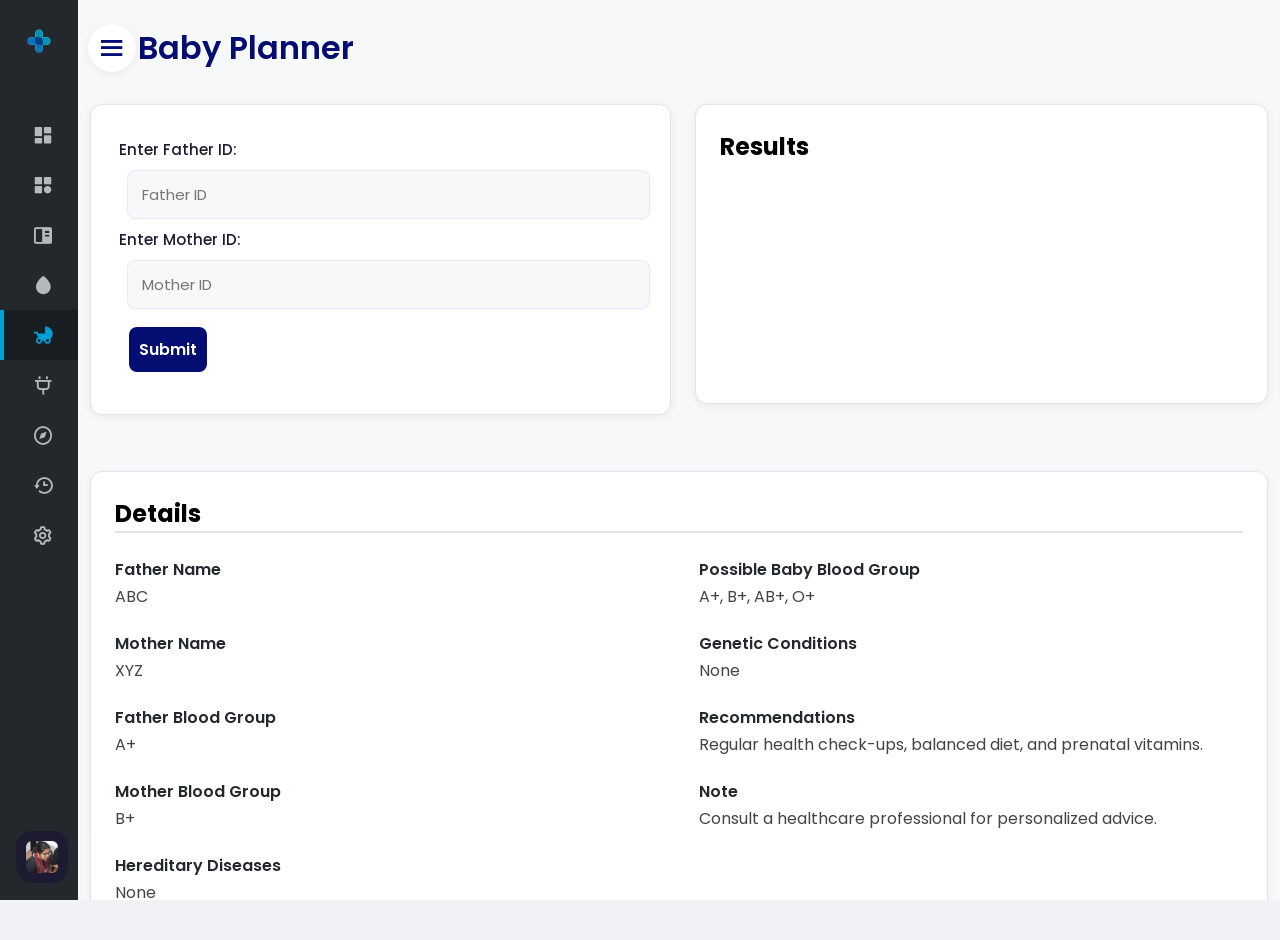
==== FrontEnd/baby.html @ 28d6f496 "front-end" ====
<!DOCTYPE html>
<html lang="en" dir="ltr">

<head>
  <meta charset="UTF-8">
  <title> CloudCare | Dashboard</title>
  <link rel="stylesheet" href="style.css">
  <link href='https://unpkg.com/boxicons@2.0.7/css/boxicons.min.css' rel='stylesheet'>
  <meta name="viewport" content="width=device-width, initial-scale=1.0">
</head>

<body>
  <div class="sidebar close">
    <div class="logo-details">
      <img src="image/logo.png" alt="CloudCare Logo" />
      <span class="logo_name">CloudCare</span>
    </div>
    <ul class="nav-links">
      <li>
        <a href="dashboard.html">
          <i class='bx bxs-dashboard'></i>
          <span class="link_name">Dashboard</span>
        </a>
        <ul class="sub-menu blank">
          <li><a class="link_name" href="#">Category</a></li>
        </ul>
      </li>
      <li>
        <div class="iocn-link">
          <a href="#">
            <i class='bx bxs-category'></i>
            <span class="link_name">Category</span>
          </a>
          <i class='bx bxs-chevron-down arrow'></i>
        </div>
        <ul class="sub-menu">
          <li><a class="link_name" href="#">Category</a></li>
          <li><a href="index.html"><i class='bx bxl-html5'></i>HTML & CSS</a></li>
          <li><a href="javascript.html"><i class='bx bxl-javascript'></i>JavaScript</a></li>
          <li><a href="php.html"><i class='bx bxl-php'></i>PHP & MySQL</a></li>
        </ul>
      </li>
      <li>
        <div class="iocn-link">
          <a href="#">
            <i class='bx bxs-book-content'></i>
            <span class="link_name">Posts</span>
          </a>
          <i class='bx bxs-chevron-down arrow'></i>
        </div>
        <ul class="sub-menu">
          <li><a class="link_name" href="#">Posts</a></li>
          <li><a href="#"><i class='bx bxs-paint'></i>Web Design</a></li>
          <li><a href="#"><i class='bx bx-log-in'></i>Login Form</a></li>
          <li><a href="#"><i class='bx bxs-credit-card'></i>Card Design</a></li>
        </ul>
      </li>
      <li>
        <a href="#">
          <i class='bx bxs-droplet'></i>
          <span class="link_name">Find Donor</span>
        </a>
        <ul class="sub-menu blank">
          <li><a class="link_name" href="donor.html">Find Donor</a></li>
        </ul>
      </li>
      <li class="active">
        <a href="#">
          <i class='bx bxs-baby-carriage'></i>
          <span class="link_name">Baby Planner</span>
        </a>
        <ul class="sub-menu blank">
          <li><a class="link_name" href="baby.html">Baby Planner</a></li>
        </ul>
      </li>
      <li>
        <div class="iocn-link">
          <a href="#">
            <i class='bx bx-plug'></i>
            <span class="link_name">Plugins</span>
          </a>
          <i class='bx bxs-chevron-down arrow'></i>
        </div>
        <ul class="sub-menu">
          <li><a class="link_name" href="#">Plugins</a></li>
          <li><a href="#"><i class='bx bx-user'></i>UI Face</a></li>
          <li><a href="#"><i class='bx bxs-color'></i>Pigments</a></li>
          <li><a href="#"><i class='bx bxl-github'></i>Box Icons</a></li>
        </ul>
      </li>
      <li>
        <a href="#">
          <i class='bx bx-compass'></i>
          <span class="link_name">Epidemic Analyzer</span>
        </a>
        <ul class="sub-menu blank">
          <li><a class="link_name" href="epidemic.html">Epidemic Analyzer</a></li>
        </ul>
      </li>
      <li>
        <a href="#">
          <i class='bx bx-history'></i>
          <span class="link_name">Depression Test</span>
        </a>
        <ul class="sub-menu blank">
          <li><a class="link_name" href="depression.html">Depression Test</a></li>
        </ul>
      </li>
      <li>
        <a href="#">
          <i class='bx bx-cog'></i>
          <span class="link_name">Health Score</span>
        </a>
        <ul class="sub-menu blank">
          <li><a class="link_name" href="healthScore.html">Health Score</a></li>
        </ul>
      </li>
      <li>
        <div class="profile-details">
          <a href="dashboard.html" style="display: flex; align-items: center; text-decoration: none; width: 100%;">
            <div class="profile-content">
              <img src="image/profile.jpg" alt="profileImg">
              <div class="name-job">
                <div class="profile_name">Dr Raima Hridika</div>
                <div class="job">Psychiatrist</div>
              </div>
            </div>
          </a>
        </div>
      </li>
    </ul>
  </div>
  <section class="home-section">
    <div class="home-header">
      <i class='bx bx-menu'></i>
      <h1>Baby Planner</h1>
    </div>
    <div class="main-content-row">
      <div class="form-container">
        <form>
          <label for="id1">Enter Father ID:</label>
          <input type="text" id="id1" name="father_id" placeholder="Father ID">
          <label for="id2">Enter Mother ID:</label>
          <input type="text" id="id2" name="mother_id" placeholder="Mother ID">
          <button type="submit">Submit</button>
        </form>
      </div>
      <div class="result-dialogue">
        <h2>Results</h2>
        <div id="result-content">
          <!-- Results will appear here -->
        </div>
      </div>



      <!-- Details section moved to bottom and styled to take full width apart from sidebar -->
      <div class="details-dialogue">
        <h2>Details</h2>
        <hr style="margin-bottom: 24px; border: none; border-top: 2px solid #e2e4e7;">
        <div id="details-content" class="details-flex">
          <div class="details-col">
            <div>
              <div class="details-label">Father Name</div>
              <div class="details-value">ABC</div>
            </div>
            <div>
              <div class="details-label">Mother Name</div>
              <div class="details-value">XYZ</div>
            </div>
            <div>
              <div class="details-label">Father Blood Group</div>
              <div class="details-value">A+</div>
            </div>
            <div>
              <div class="details-label">Mother Blood Group</div>
              <div class="details-value">B+</div>
            </div>
            <div>
              <div class="details-label">Hereditary Diseases</div>
              <div class="details-value">None</div>
            </div>
          </div>
          <div class="details-col">
            <div>
              <div class="details-label">Possible Baby Blood Group</div>
              <div class="details-value">A+, B+, AB+, O+</div>
            </div>
            <div>
              <div class="details-label">Genetic Conditions</div>
              <div class="details-value">None</div>
            </div>
            <div>
              <div class="details-label">Recommendations</div>
              <div class="details-value">Regular health check-ups, balanced diet, and prenatal vitamins.</div>
            </div>
            <div>
              <div class="details-label">Note</div>
              <div class="details-value">Consult a healthcare professional for personalized advice.</div>
            </div>
          </div>
        </div>
      </div>
    </div>
  </section>

  <script src="script.js"></script>
  <script>
    const sidebarBtn = document.querySelector(".bx-menu");
    const sidebar = document.querySelector(".sidebar");

    if (sidebarBtn) {
      sidebarBtn.addEventListener("click", () => {
        sidebar.classList.toggle("close");
      });
    }
  </script>

</body>

</html>
---- FrontEnd/style.css ----
/* Google Fonts Import Link */
@import url('https://fonts.googleapis.com/css2?family=Poppins:wght@300;400;500;600;700&display=swap');

* {
  margin: 0;
  padding: 0;
  box-sizing: border-box;
  font-family: 'Poppins', sans-serif;
  user-select: none;
}

input,
textarea,
select {
  user-select: text;
}

html,
body {
  height: 100%;
  width: 100%;
  margin: 0;
  padding: 0;
  box-sizing: border-box;
  overflow-x: auto;
  /* Allow horizontal scroll if needed */
}

body {
  min-height: 100vh;
  width: 100vw;
  background: #f0f2f5;
  /* Facebook-like light gray background, no blue */
}

.sidebar {
  position: fixed;
  top: 0;
  left: 0;
  height: 100%;
  width: 260px;
  background: #23282d;
  /* WordPress-like dark gray */
  z-index: 100;
  transition: all 0.5s ease;
}

.sidebar.close {
  width: 78px;
}

.sidebar .logo-details {
  height: 80px;
  width: 100%;
  display: flex;
  flex-direction: column;
  align-items: center;
  justify-content: center;
  padding-top: 16px;
  padding-bottom: 8px;
}

.sidebar .logo-details img {
  height: 48px;
  width: 48px;
  margin-bottom: 6px;
  display: block;
}

.sidebar .logo-details .logo_name {
  font-size: 22px;
  color: #fff;
  font-weight: 600;
  margin-top: 2px;
  letter-spacing: 1px;
}

.sidebar.close .logo-details .logo_name {
  transition-delay: 0s;
  opacity: 0;
  pointer-events: none;
  display: none;
}

.sidebar .nav-links {
  height: 100%;
  padding: 30px 0 150px 0;
  overflow-y: auto;
  overflow-x: hidden;
}

.sidebar.close .nav-links {
  overflow-y: auto;
  overflow-x: hidden;
}

.sidebar .nav-links::-webkit-scrollbar {
  display: none;
}

.sidebar .nav-links li {
  position: relative;
  list-style: none;
  transition: all 0.4s ease;
  /* Remove background on hover for active, keep for others */
  border-left: 4px solid transparent;
  transition: background 0.3s, border-color 0.3s;
}

.sidebar .nav-links li:hover {
  background: #191e23;
}

.sidebar .nav-links li .iocn-link {
  display: flex;
  align-items: center;
  justify-content: space-between;
}

.sidebar.close .nav-links li .iocn-link {
  display: block
}

.sidebar .nav-links li i {
  height: 50px;
  min-width: 78px;
  text-align: center;
  line-height: 50px;
  color: #fff;
  font-size: 20px;
  cursor: pointer;
  transition: all 0.3s ease;
}

.sidebar .nav-links li.showMenu i.arrow {
  transform: rotate(-180deg);
}

.sidebar.close .nav-links i.arrow {
  display: none;
}

.sidebar .nav-links li a {
  display: flex;
  align-items: center;
  text-decoration: none;
}

.sidebar .nav-links li a .link_name {
  font-size: 14px;
  font-weight: 400;
  color: #fff;
  transition: all 0.4s ease;
}

.sidebar.close .nav-links li a .link_name {
  opacity: 0;
  pointer-events: none;
}

.sidebar .nav-links li .sub-menu {
  padding: 6px 6px 14px 80px;
  margin-top: -10px;
  background: #1d1b31;
  display: none;
}

.sidebar .nav-links li.showMenu .sub-menu {
  display: block;
}

.sidebar .nav-links li .sub-menu a {
  color: #fff;
  font-size: 15px;
  padding: 5px 0;
  white-space: nowrap;
  opacity: 0.6;
  transition: all 0.3s ease;
}

.sidebar .nav-links li .sub-menu a:hover {
  opacity: 1;
}

.sidebar.close .nav-links li .sub-menu {
  position: absolute;
  left: 100%;
  top: -10px;
  margin-top: 0;
  padding: 10px 20px;
  border-radius: 0 6px 6px 0;
  opacity: 0;
  display: block;
  pointer-events: none;
  transition: 0s;
}

.sidebar.close .nav-links li:hover .sub-menu {
  top: 0;
  opacity: 1;
  pointer-events: auto;
  transition: all 0.4s ease;
}

.sidebar .nav-links li .sub-menu .link_name {
  display: none;
}

.sidebar.close .nav-links li .sub-menu .link_name {
  font-size: 18px;
  opacity: 1;
  display: block;
}

.sidebar .nav-links li .sub-menu.blank {
  opacity: 1;
  pointer-events: auto;
  padding: 3px 20px 6px 16px;
  opacity: 0;
  pointer-events: none;
}

.sidebar .nav-links li:hover .sub-menu.blank {
  top: 50%;
  transform: translateY(-50%);
}

.sidebar .profile-details {
  position: fixed;
  bottom: 5px;
  width: 250px;
  display: flex;
  align-items: center;
  justify-content: space-between;
  background: #000000c2;
  border-radius: 10px;
  padding: 12px 0;
  transition: all 0.5s ease;
}

.sidebar.close .profile-details {
  background: none;
}

.sidebar.close .profile-details {
  width: 78px;
}

.sidebar .profile-details .profile-content {
  display: flex;
  align-items: center;
}

.sidebar .profile-details img {
  height: 52px;
  width: 52px;
  object-fit: cover;
  border-radius: 16px;
  margin: 0 14px 0 12px;
  background: #1d1b31;
  transition: all 0.5s ease;
}

.sidebar.close .profile-details img {
  padding: 10px;
}

.sidebar .profile-details .profile_name,
.sidebar .profile-details .job {
  color: #fff;
  font-size: 15px;
  font-weight: 500;
  white-space: nowrap;
}

.sidebar.close .profile-details i,
.sidebar.close .profile-details .profile_name,
.sidebar.close .profile-details .job {
  display: none;
}

.sidebar .profile-details .job {
  font-size: 12px;
}

.home-section {
  position: relative;
  height: 100vh;
  left: 260px;
  width: calc(100% - 260px);
  transition: all 0.5s ease;
  padding: 12px;
  width: 100%;
  min-height: 100vh;
  overflow: visible;
  background: #f7f8fa;
  /* Even lighter gray for main section */
}

.sidebar.close~.home-section {
  left: 78px;
  width: calc(100% - 78px);
}

.home-content {
  display: flex;
  align-items: center;
  flex-wrap: wrap;
}

.home-section .home-content .bx-menu,
home-section .home-content .text {
  color: #11101d;
  font-size: 35px;
}

.home-section .home-content .bx-menu {
  cursor: pointer;
  margin-right: 10px;
}

.home-section .home-content .text {
  font-size: 26px;
  font-weight: 600;
}

/* Form Container Styling */
.form-container {
  background: #fff;
  padding: 28px 28px;
  border-radius: 16px;
  box-shadow: 0 4px 24px rgba(4, 13, 114, 0.08);
  margin: 0;
  /* Remove centering and extra space */
  display: flex;
  flex-direction: column;
  gap: 18px;
  min-height: 300px;
  /* Match result-dialogue min-height */
}

/* Form Title */
.form-container h2 {
  color: #040d72;
  font-size: 24px;
  font-weight: 600;
  margin-bottom: 12px;
  text-align: center;
}

/* Input Fields */
.form-container input[type="text"],
.form-container input[type="email"],
.form-container input[type="password"],
.form-container textarea,
.form-container select {
  width: 100%;
  padding: 12px 14px;
  border: 1.5px solid #e4e9f7;
  border-radius: 8px;
  background: #f7f8fa;
  font-size: 15px;
  color: #11101d;
  transition: border 0.2s;
  margin: 8px;
}

.form-container input:focus,
.form-container textarea:focus,
.form-container select:focus {
  border-color: #040d72;
  outline: none;
}

/* Labels */
.form-container label {
  font-size: 15px;
  color: #1d1b31;
  margin-bottom: 6px;
  font-weight: 500;
}

/* Submit Button */
.form-container button,
.form-container input[type="submit"] {
  background: #040d72;
  color: #fff;
  border: none;
  padding: 10px;
  /* Increased vertical padding */
  border-radius: 8px;
  font-size: 16px;
  font-weight: 600;
  margin: 10px;
  cursor: pointer;
  transition: background 0.2s;
}

.form-container button:hover,
.form-container input[type="submit"]:hover {
  background: #1d1b31;
}

/* Home Header */
.home-header {
  display: flex;
  align-items: center;
  gap: 16px;
  margin-bottom: 32px;
  margin-top: 12px;
  position: relative;
}

.home-header i.bx-menu {
  font-size: 32px;
  color: #040d72;
  cursor: pointer;
  position: fixed;
  left: 270px;
  /* Just outside the sidebar when open */
  top: 24px;
  transform: none;
  z-index: 200;
  background: #fff;
  border-radius: 50%;
  box-shadow: 0 2px 8px rgba(0, 0, 0, 0.07);
  padding: 8px;
  transition: left 0.5s;
  user-select: none;
  /* Prevent text selection cursor */
}

.sidebar.close~.home-section .home-header i.bx-menu {
  left: 88px;
  /* Just outside the closed sidebar */
}

.home-header h1 {
  color: #040d72;
  font-size: 2rem;
  font-weight: 600;
  margin: 0 0 0 48px;
  /* Add left margin to avoid overlap with toggle */
}

/* Main Content Row */
.main-content-row {
  display: flex;
  flex-direction: row;
  gap: 24px;
  align-items: flex-start;
}

.form-container,
.result-dialogue {
  flex: 1;
  width: 100%;
  min-width: 0;
  min-height: 300px;
  background: #fff;
  border-radius: 12px;
  box-shadow: 0 2px 8px rgba(35, 40, 45, 0.07);
  border: 1px solid #e2e4e7;
  padding: 32px 28px;
  margin: 0;
  display: flex;
  flex-direction: column;
  gap: 18px;
}

.result-dialogue {
  flex: 1 1 0;
  background: #fff;
  border-radius: 12px;
  box-shadow: 0 2px 8px rgba(35, 40, 45, 0.07);
  border: 1px solid #e2e4e7;
  padding: 24px;
  margin-bottom: 0;
}

.details-dialogue {
  width: 100%;
  background: #f0f1f3;
  /* Subtle grey for details section */
  border-radius: 12px;
  box-shadow: 0 2px 8px rgba(35, 40, 45, 0.05);
  border: 1px solid #e2e4e7;
  padding: 24px;
  margin-top: 32px;
  grid-column: 1 / -1;
}

.home-section .main-content-row {
  flex-wrap: wrap;
  flex-direction: row;
}

/* Remove max-width from both */
.form-container {
  /* max-width: 400px; */
}

.result-dialogue {
  /* max-width: 420px; */
}

/* Responsive: stack vertically on small screens */
@media (max-width: 900px) {
  .main-content-row {
    flex-direction: column;
  }

  .details-dialogue {
    margin-top: 24px;
  }

  .form-container,
  .result-dialogue {
    width: 100%;
    min-width: 0;
  }

  .details-flex {
    flex-direction: column;
    gap: 16px;
  }
}

.details-flex {
  display: flex;
  flex-direction: row;
  gap: 40px;
  justify-content: flex-start;
  align-items: flex-start;
  flex-wrap: wrap;
}

.details-col {
  flex: 1 1 220px;
  min-width: 220px;
  display: flex;
  flex-direction: column;
  gap: 12px;
}

.details-col p {
  margin: 0 0 2px 0;
  font-size: 1rem;
  line-height: 1.3;
}

.details-label {
  font-weight: 600;
  color: #23282d;
  margin-bottom: 2px;
}

.details-value {
  color: #444;
  margin-bottom: 10px;
}

.details-dialogue {
  background: #fff;
  /* Make details section white for clarity */
  border-radius: 12px;
  box-shadow: 0 2px 8px rgba(35, 40, 45, 0.05);
  border: 1px solid #e2e4e7;
}

.sidebar .nav-links li.active,
.sidebar .nav-links li.active:hover {
  background: #1d8cf8 !important;
}

.sidebar .nav-links li.active a .link_name,
.sidebar .nav-links li.active i {
  color: #fff !important;
}

.sidebar .nav-links li.active a,
.sidebar .nav-links li.active .iocn-link {
  color: #fff !important;
}

.sidebar .nav-links li.active,
.sidebar .nav-links li.active:hover {
  background: #191e23 !important;
  /* WordPress sidebar active color */
  border-left: 4px solid #00a0d2;
}

.sidebar .nav-links li.active a .link_name,
.sidebar .nav-links li.active i {
  color: #00a0d2 !important;
}

.sidebar .nav-links li a i {
  font-size: 22px;
  color: #b4b9be;
  margin-right: 8px;
  transition: color 0.3s;
}

.sidebar .nav-links li.active a i {
  color: #00a0d2 !important;
}

.sidebar .nav-links li a .link_name {
  color: #b4b9be;
  transition: color 0.3s;
}

.sidebar .nav-links li:hover:not(.active) {
  background: #191e23;
}

.sidebar .nav-links li:hover:not(.active) a i,
.sidebar .nav-links li:hover:not(.active) a .link_name {
  color: #00a0d2;
}

/* Doctor Profile Dashboard Styling */
.doctor-profile-container {
  display: flex;
  justify-content: center;
  align-items: flex-start;
  min-height: 60vh;
  margin-top: 40px;
}

.doctor-profile-card {
  background: #fff;
  border-radius: 18px;
  box-shadow: 0 4px 24px rgba(35, 40, 45, 0.10);
  border: 1.5px solid #e2e4e7;
  padding: 36px 32px 28px 32px;
  max-width: 900px;
  width: 100%;
  display: flex;
  flex-direction: column;
  align-items: center;
  gap: 18px;
}

.doctor-profile-header {
  display: flex;
  align-items: center;
  gap: 22px;
  width: 100%;
}

.doctor-profile-img {
  width: 90px;
  height: 90px;
  border-radius: 50%;
  object-fit: cover;
  border: 3px solid #1d8cf8;
  background: #f7f8fa;
  box-shadow: 0 2px 8px rgba(35, 40, 45, 0.08);
}

.doctor-profile-info {
  display: flex;
  flex-direction: column;
  gap: 4px;
}

.doctor-profile-name {
  font-size: 1.5rem;
  color: #040d72;
  font-weight: 700;
  margin: 0;
}

.doctor-profile-degree {
  font-size: 1.1rem;
  color: #1d8cf8;
  font-weight: 500;
}

.doctor-profile-id {
  font-size: 0.98rem;
  color: #888;
  margin-top: 2px;
}

.doctor-profile-details {
  width: 100%;
  display: flex;
  flex-direction: row;
  gap: 32px;
  margin-top: 18px;
}

.doctor-profile-details-col {
  flex: 1 1 0;
  display: flex;
  flex-direction: column;
  gap: 12px;
}

.doctor-profile-row {
  display: flex;
  justify-content: space-between;
  align-items: center;
  font-size: 1.05rem;
  padding: 8px 0;
  border-bottom: 1px solid #f0f1f3;
}

.doctor-profile-label {
  color: #23282d;
  font-weight: 600;
}

.doctor-profile-value {
  color: #444;
  font-weight: 400;
}

.doctor-logout-btn {
  margin-top: 28px;
  background: #1d8cf8;
  color: #fff;
  border: none;
  border-radius: 8px;
  padding: 12px 32px;
  font-size: 1.08rem;
  font-weight: 600;
  cursor: pointer;
  box-shadow: 0 2px 8px rgba(35, 40, 45, 0.07);
  display: flex;
  align-items: center;
  gap: 8px;
  transition: background 0.2s;
}

.doctor-logout-btn:hover {
  background: #040d72;
}

/* Donor Table Styles */
.donor-table-container {
  background: #fff;
  border-radius: 18px;
  box-shadow: 0 4px 24px rgba(0, 0, 0, 0.08);
  padding: 32px 24px;
  margin: 36px auto 0 auto;
  max-width: 820px;
}

.donor-table-title {
  font-size: 2rem;
  color: #0a2a43;
  font-weight: 700;
  margin-bottom: 24px;
  text-align: center;
  letter-spacing: 1px;
}

.donor-table {
  width: 100%;
  min-width: 1300px;
  font-size: 0.97rem;
  border-collapse: separate;
  border-spacing: 0;
  background: #f8fafc;
  border-radius: 12px;
  overflow: visible;
  /* allow sticky header */
  box-shadow: 0 2px 8px rgba(0, 0, 0, 0.04);
  table-layout: fixed;
}

.donor-table th,
.donor-table td {
  padding: 12px 10px;
  text-align: center;
  font-size: 0.95rem;
}

.donor-table th {
  background: #e6eef7;
  color: #b91c1c;
  font-weight: 700;
  border-bottom: 2px solid #d1e3f3;
  position: sticky;
  top: 0;
  z-index: 3;
}

.donor-table td {
  background: #f8fafc;
  color: #222;
}

.donor-table-scroll {
  overflow-x: auto;
  max-height: 400px;
  position: relative;
  /* Needed for sticky header to work */
}

.donor-status {
  display: inline-block;
  padding: 6px 18px;
  border-radius: 16px;
  font-weight: 600;
  font-size: 0.98rem;
  color: #fff;
  letter-spacing: 0.5px;
}

.donor-status-green {
  background: #22c55e;
}

.donor-status-yellow {
  background: #facc15;
  color: #7c5700;
}

.donor-status-red {
  background: #ef4444;
}

.donor-blood-group-select {
  min-width: 100px;
  background: #f8fafc;
  border: 1px solid #d1e3f3;
  color: #183153;
  font-weight: 500;
  outline: none;
  transition: border 0.2s;
}

.donor-blood-group-select:focus {
  border: 1.5px solid #0a2a43;
}

.donor-search-btn {
  background: #0a2a43;
  color: #fff;
  border: none;
  border-radius: 8px;
  font-size: 1rem;
  font-weight: 600;
  padding: 8px 24px;
  cursor: pointer;
  transition: background 0.2s;
  box-shadow: 0 1px 4px rgba(10, 42, 67, 0.08);
}

.donor-search-btn:hover {
  background: #183153;
}

@media (max-width: 1400px) {
  .donor-table {
    min-width: 900px;
  }
}

@media (max-width: 900px) {
  .donor-table {
    min-width: 600px;
  }
}

@media (max-width: 700px) {

  .donor-table th,
  .donor-table td {
    padding: 8px 4px;
    font-size: 0.90rem;
  }

  .donor-table {
    min-width: 400px;
  }
}
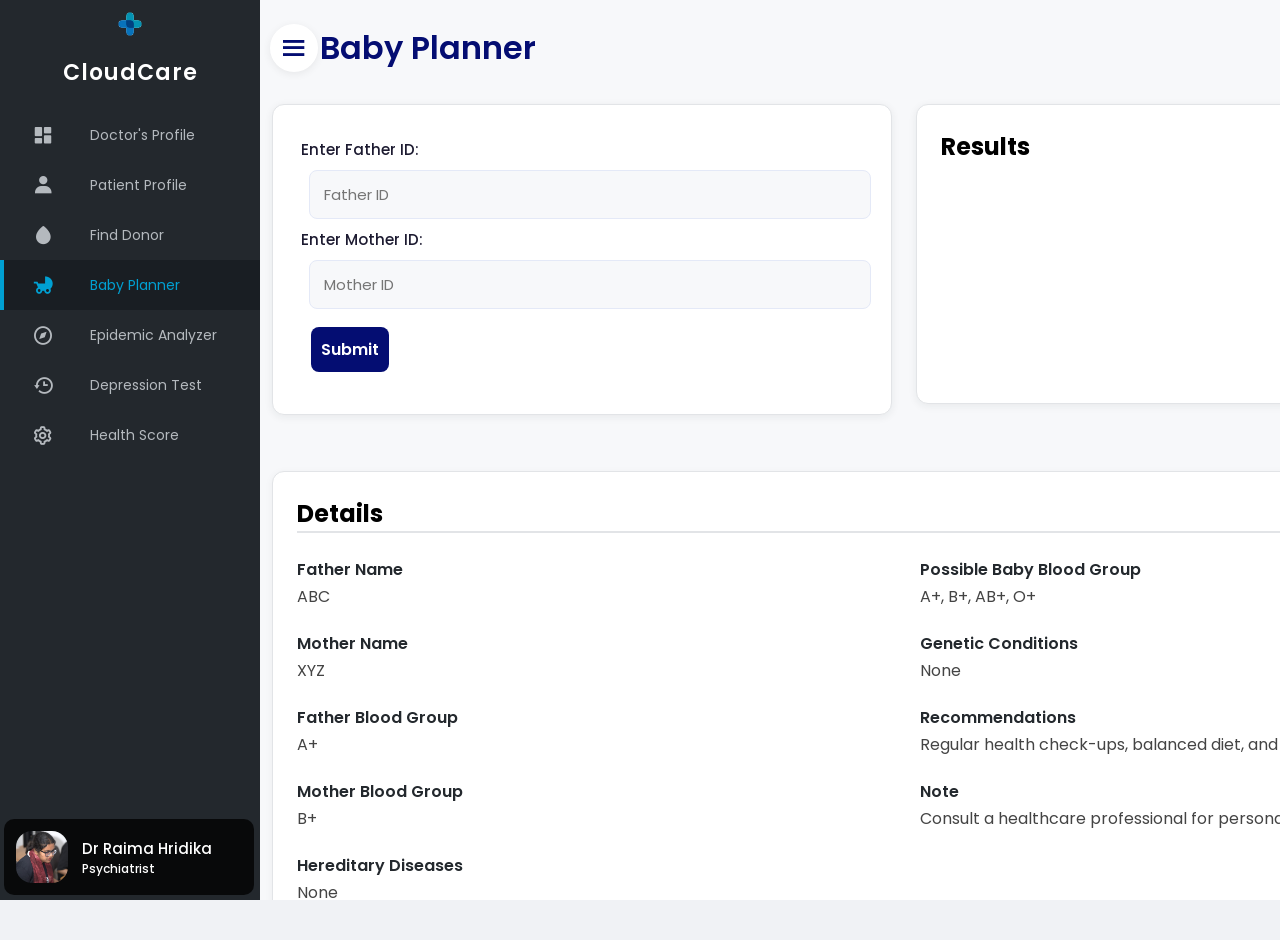
==== commit 064f5490: "patient profile" ====
--- a/FrontEnd/baby.html
+++ b/FrontEnd/baby.html
@@ -10,126 +10,96 @@
 </head>
 
 <body>
-  <div class="sidebar close">
-    <div class="logo-details">
-      <img src="image/logo.png" alt="CloudCare Logo" />
-      <span class="logo_name">CloudCare</span>
+  <div class="sidebar">
+        <div class="logo-details">
+            <img src="image/logo.png" alt="CloudCare Logo" />
+            <span class="logo_name">CloudCare</span>
+        </div>
+        <ul class="nav-links">
+            <li>
+                <a href="dashboard.html">
+                    <i class='bx bxs-dashboard'></i>
+                    <span class="link_name">Doctor's Profile</span>
+                </a>
+                <ul class="sub-menu blank">
+                    <li><a class="link_name" href="#">Category</a></li>
+                </ul>
+            </li>
+
+             <li>
+                <a href="patient.html">
+                    <i class="bx bxs-user"></i>
+                    <span class="link_name">Patient Profile</span>
+                </a>
+                <ul class="sub-menu blank">
+                    <li><a class="link_name" href="patient.html">Patient Profile</a></li>
+                </ul>
+            </li>
+            
+            
+            <li>
+                <a href="donor.html">
+                    <i class='bx bxs-droplet'></i>
+                    <span class="link_name">Find Donor</span>
+                </a>
+                <ul class="sub-menu blank">
+                    <li><a class="link_name" href="donor.html">Find Donor</a></li>
+                </ul>
+            </li>
+            <li class="active">
+                <a href="baby.html">
+                    <i class='bx bxs-baby-carriage'></i>
+                    <span class="link_name">Baby Planner</span>
+                </a>
+                <ul class="sub-menu blank">
+                    <li><a class="link_name" href="baby.html">Baby Planner</a></li>
+                </ul>
+            </li>
+           
+            <li>
+                <a href="#">
+                    <i class='bx bx-compass'></i>
+                    <span class="link_name">Epidemic Analyzer</span>
+                </a>
+                <ul class="sub-menu blank">
+                    <li><a class="link_name" href="epidemic.html">Epidemic Analyzer</a></li>
+                </ul>
+            </li>
+            <li>
+                <a href="#">
+                    <i class='bx bx-history'></i>
+                    <span class="link_name">Depression Test</span>
+                </a>
+                <ul class="sub-menu blank">
+                    <li><a class="link_name" href="depression.html">Depression Test</a></li>
+                </ul>
+            </li>
+            <li>
+                <a href="#">
+                    <i class='bx bx-cog'></i>
+                    <span class="link_name">Health Score</span>
+                </a>
+                <ul class="sub-menu blank">
+                    <li><a class="link_name" href="healthScore.html">Health Score</a></li>
+                </ul>
+            </li>
+            <li>
+                <!-- Doctor Content Here-->
+                <div class="profile-details">
+                    <a href="dashboard.html"
+                        style="display: flex; align-items: center; text-decoration: none; width: 100%;">
+                        <div class="profile-content">
+                            <img src="image/profile.jpg" alt="profileImg">
+                            <div class="name-job">
+                                <div class="profile_name">Dr Raima Hridika</div>
+                                <div class="job">Psychiatrist</div>
+                            </div>
+                        </div>
+                    </a>
+                </div>
+            </li>
+        </ul>
     </div>
-    <ul class="nav-links">
-      <li>
-        <a href="dashboard.html">
-          <i class='bx bxs-dashboard'></i>
-          <span class="link_name">Dashboard</span>
-        </a>
-        <ul class="sub-menu blank">
-          <li><a class="link_name" href="#">Category</a></li>
-        </ul>
-      </li>
-      <li>
-        <div class="iocn-link">
-          <a href="#">
-            <i class='bx bxs-category'></i>
-            <span class="link_name">Category</span>
-          </a>
-          <i class='bx bxs-chevron-down arrow'></i>
-        </div>
-        <ul class="sub-menu">
-          <li><a class="link_name" href="#">Category</a></li>
-          <li><a href="index.html"><i class='bx bxl-html5'></i>HTML & CSS</a></li>
-          <li><a href="javascript.html"><i class='bx bxl-javascript'></i>JavaScript</a></li>
-          <li><a href="php.html"><i class='bx bxl-php'></i>PHP & MySQL</a></li>
-        </ul>
-      </li>
-      <li>
-        <div class="iocn-link">
-          <a href="#">
-            <i class='bx bxs-book-content'></i>
-            <span class="link_name">Posts</span>
-          </a>
-          <i class='bx bxs-chevron-down arrow'></i>
-        </div>
-        <ul class="sub-menu">
-          <li><a class="link_name" href="#">Posts</a></li>
-          <li><a href="#"><i class='bx bxs-paint'></i>Web Design</a></li>
-          <li><a href="#"><i class='bx bx-log-in'></i>Login Form</a></li>
-          <li><a href="#"><i class='bx bxs-credit-card'></i>Card Design</a></li>
-        </ul>
-      </li>
-      <li>
-        <a href="#">
-          <i class='bx bxs-droplet'></i>
-          <span class="link_name">Find Donor</span>
-        </a>
-        <ul class="sub-menu blank">
-          <li><a class="link_name" href="donor.html">Find Donor</a></li>
-        </ul>
-      </li>
-      <li class="active">
-        <a href="#">
-          <i class='bx bxs-baby-carriage'></i>
-          <span class="link_name">Baby Planner</span>
-        </a>
-        <ul class="sub-menu blank">
-          <li><a class="link_name" href="baby.html">Baby Planner</a></li>
-        </ul>
-      </li>
-      <li>
-        <div class="iocn-link">
-          <a href="#">
-            <i class='bx bx-plug'></i>
-            <span class="link_name">Plugins</span>
-          </a>
-          <i class='bx bxs-chevron-down arrow'></i>
-        </div>
-        <ul class="sub-menu">
-          <li><a class="link_name" href="#">Plugins</a></li>
-          <li><a href="#"><i class='bx bx-user'></i>UI Face</a></li>
-          <li><a href="#"><i class='bx bxs-color'></i>Pigments</a></li>
-          <li><a href="#"><i class='bx bxl-github'></i>Box Icons</a></li>
-        </ul>
-      </li>
-      <li>
-        <a href="#">
-          <i class='bx bx-compass'></i>
-          <span class="link_name">Epidemic Analyzer</span>
-        </a>
-        <ul class="sub-menu blank">
-          <li><a class="link_name" href="epidemic.html">Epidemic Analyzer</a></li>
-        </ul>
-      </li>
-      <li>
-        <a href="#">
-          <i class='bx bx-history'></i>
-          <span class="link_name">Depression Test</span>
-        </a>
-        <ul class="sub-menu blank">
-          <li><a class="link_name" href="depression.html">Depression Test</a></li>
-        </ul>
-      </li>
-      <li>
-        <a href="#">
-          <i class='bx bx-cog'></i>
-          <span class="link_name">Health Score</span>
-        </a>
-        <ul class="sub-menu blank">
-          <li><a class="link_name" href="healthScore.html">Health Score</a></li>
-        </ul>
-      </li>
-      <li>
-        <div class="profile-details">
-          <a href="dashboard.html" style="display: flex; align-items: center; text-decoration: none; width: 100%;">
-            <div class="profile-content">
-              <img src="image/profile.jpg" alt="profileImg">
-              <div class="name-job">
-                <div class="profile_name">Dr Raima Hridika</div>
-                <div class="job">Psychiatrist</div>
-              </div>
-            </div>
-          </a>
-        </div>
-      </li>
-    </ul>
-  </div>
   <section class="home-section">
     <div class="home-header">
       <i class='bx bx-menu'></i>
--- a/FrontEnd/style.css
+++ b/FrontEnd/style.css
@@ -879,4 +879,6 @@
   .donor-table {
     min-width: 400px;
   }
+
+  
 }
